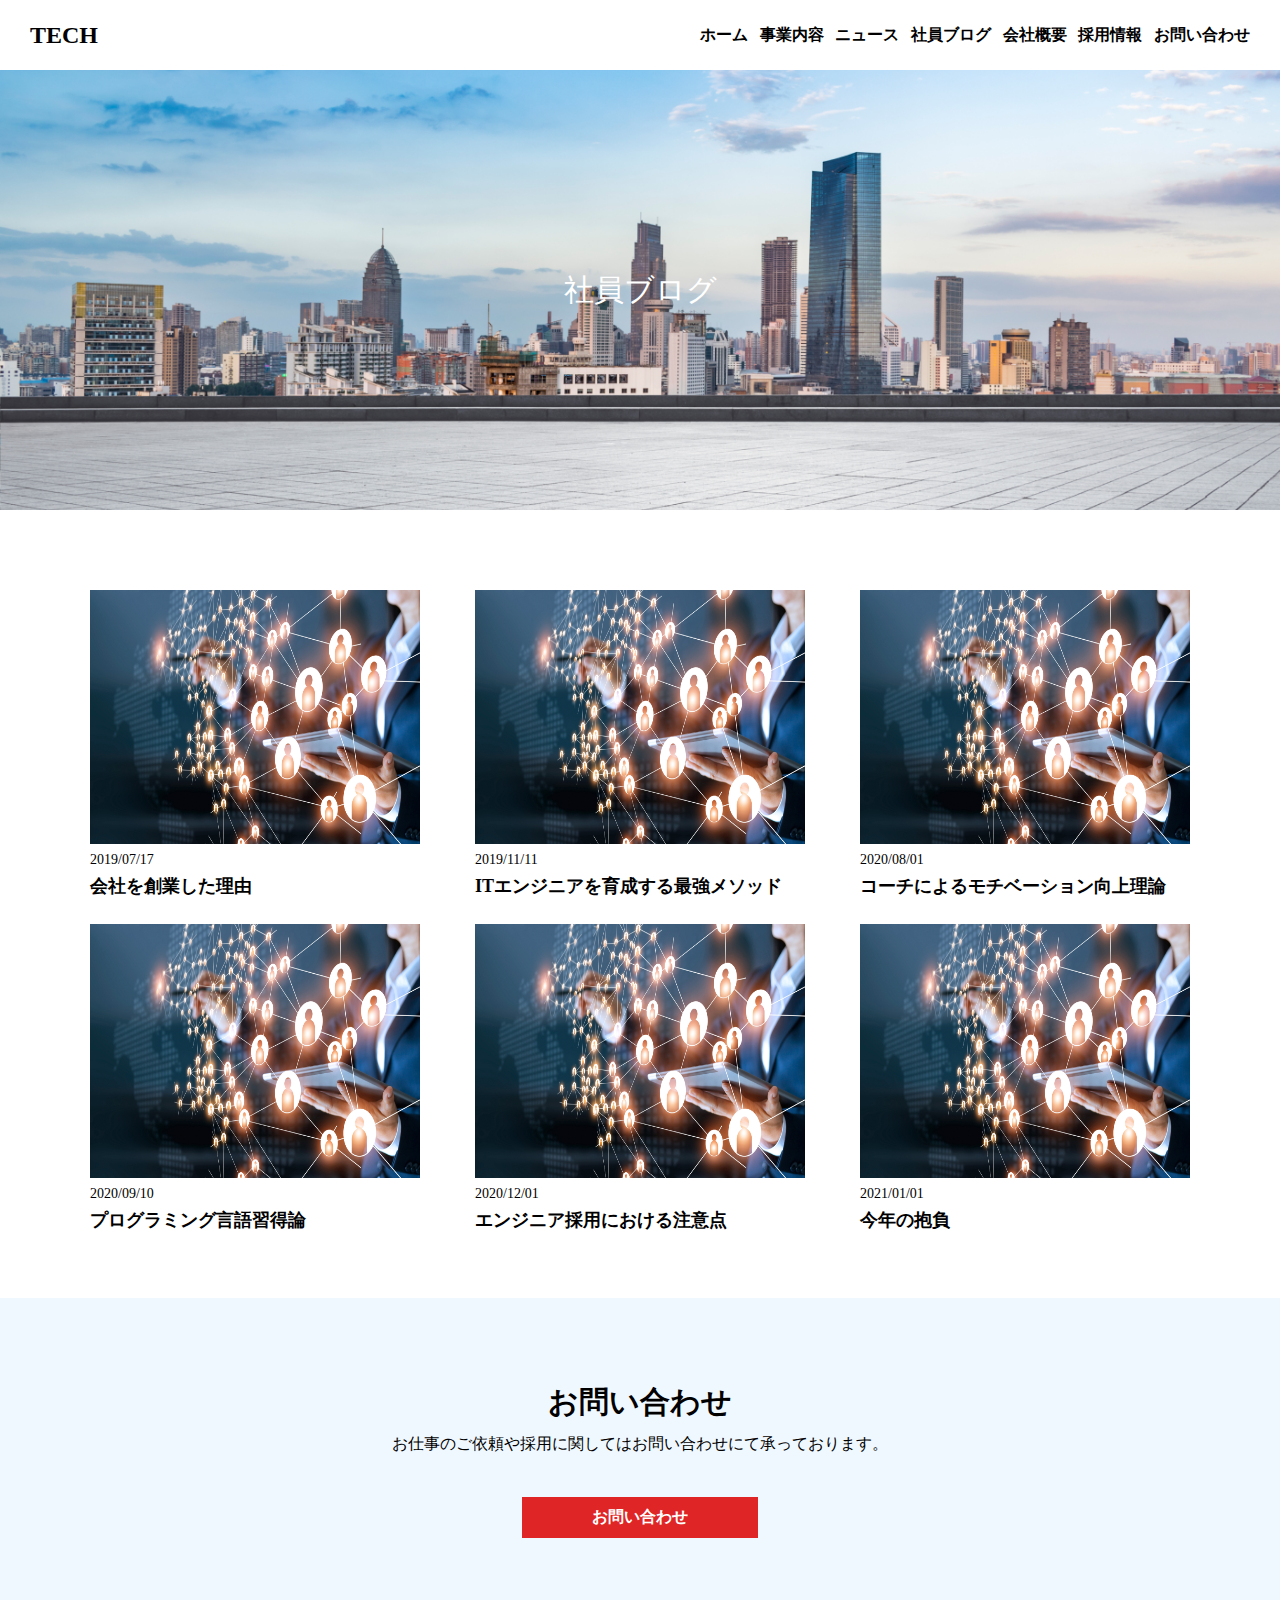
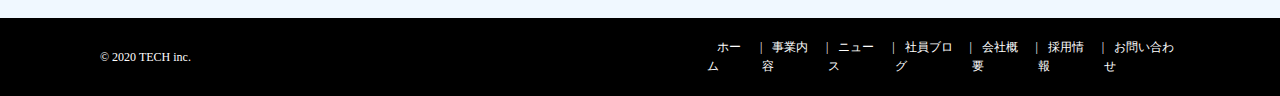
==== blog.html @ 48c60101 "first-commit" ====
<!DOCTYPE html>
<html lang="ja">
  <head>
    <meta charset="UTF-8" />
    <meta http-equiv="X-UA-Compatible" content="IE=edge" />
    <meta name="viewport" content="width=device-width, initial-scale=1.0" />
    <title>株式会社TECH</title>

    <link rel="stylesheet" href="css/reset.css" />
    <link rel="stylesheet" href="css/style.css" />
  </head>
  <body>
    <header>
      <a href="index.html" class="header-left">TECH</a>
      <ul class="nav-items">
        <li>
          <a href="index.html" class="nav-item">ホーム</a>
        </li>
        <li>
          <a href="service.html" class="nav-item">事業内容</a>
        </li>
        <li>
          <a href="news.html" class="nav-item">ニュース</a>
        </li>
        <li>
          <a href="blog.html" class="nav-item">社員ブログ</a>
        </li>
        <li>
          <a href="company.html" class="nav-item">会社概要</a>
        </li>
        <li>
          <a href="recruit.html" class="nav-item">採用情報</a>
        </li>
        <li>
          <a href="contact.html" class="nav-item">お問い合わせ</a>
        </li>
      </ul>
      <div id="hamburger">
        <span></span>
        <span></span>
        <span></span>
      </div>
    </header>
    <div class="sub-top">
      <h1>社員ブログ</h1>
    </div>
    <div class="sub-blog">
      <div class="blog-items sub-blog-items">
        <div class="blog-item sub-blog-item">
          <a href="#"
            ><img src="img/blog.png" alt="blog" width="100%" height="100%"
          /></a>
          <p>2019/07/17</p>
          <a href="#">会社を創業した理由</a>
        </div>
        <div class="blog-item sub-blog-item">
          <a href="#"
            ><img src="img/blog.png" alt="blog" width="100%" height="100%"
          /></a>
          <p>2019/11/11</p>
          <a href="#">ITエンジニアを育成する最強メソッド</a> 
        </div>
        <div class="blog-item sub-blog-item">
          <a href="#"
            ><img src="img/blog.png" alt="blog" width="100%" height="100%"
          /></a>
          <p>2020/08/01</p>
          <a href="#">コーチによるモチベーション向上理論</a>
        </div>
      </div>
      <div class="blog-items sub-blog-items">
        <div class="blog-item sub-blog-item">
          <a href="#"
            ><img src="img/blog.png" alt="blog" width="100%" height="100%"
          /></a>
          <p>2020/09/10</p>
          <a href="#">プログラミング言語習得論</a>
        </div>
        <div class="blog-item sub-blog-item">
          <a href="#"
            ><img src="img/blog.png" alt="blog" width="100%" height="100%"
          /></a>
          <p>2020/12/01</p>
          <a href="#">エンジニア採用における注意点</a>
        </div>
        <div class="blog-item sub-blog-item">
          <a href="#"
            ><img src="img/blog.png" alt="blog" width="100%" height="100%"
          /></a>
          <p>2021/01/01</p>
          <a href="#">今年の抱負</a>
        </div>
      </div>
    </div>

    <div class="contact">
      <h2 class="section-title">お問い合わせ</h2>
      <p>お仕事のご依頼や採用に関してはお問い合わせにて承っております。</p>
      <button><a href="contact.html">お問い合わせ</a></button>
    </div>
    <footer>
      <div class="copy-right">
        <p>© 2020 TECH inc.</p>
      </div>
      <div class="footer-nav">
        <ul class="nav-items">
          <li>
            <a href="index.html" class="nav-item">ホーム</a>
          </li>
          <li>
            <p class="nav-item nav-separate">|</p>
          </li>
          <li>
            <a href="service.html" class="nav-item">事業内容</a>
          </li>
          <li>
            <p class="nav-item nav-separate">|</p>
          </li>
          <li>
            <a href="news.html" class="nav-item">ニュース</a>
          </li>
          <li>
            <p class="nav-item nav-separate">|</p>
          </li>
          <li>
            <a href="blog.html" class="nav-item">社員ブログ</a>
          </li>
          <li>
            <p class="nav-item nav-separate">|</p>
          </li>
          <li>
            <a href="company.html" class="nav-item">会社概要</a>
          </li>
          <li>
            <p class="nav-item nav-separate">|</p>
          </li>
          <li>
            <a href="recruit.html" class="nav-item">採用情報</a>
          </li>

          <li>
            <p class="nav-item nav-separate">|</p>
          </li>
          <li>
            <a href="contact.html" class="nav-item">お問い合わせ</a>
          </li>
        </ul>
      </div>
    </footer>
  </body>
</html>
---- css/style.css ----
@charset "UTF-8";
/*共通*/
html {
  font-size: 62.5%;
}

a {
  text-decoration: none;
}

a:hover {
  opacity: 0.7;
}

.flex {
  display: -webkit-box;
  display: -ms-flexbox;
  display: flex;
}

.section-title {
  font-size: 3rem;
  padding-top: 80px;
  padding-bottom: 20px;
  font-weight: bold;
  text-align: center;
}

button {
  display: block;
  margin: 0 auto;
  padding: 0;
}

button a {
  background-color: #df2525;
  color: white;
  font-size: 1.6rem;
  font-weight: bold;
  display: block;
}

button a:hover {
  opacity: 1;
}

button:hover {
  opacity: 0.7;
}

/*----------------*/
/*-----header-----*/
/*---------------*/
header {
  z-index: 1;
  background-color: white;
  position: -webkit-sticky;
  position: sticky;
  top: 0;
  display: -webkit-box;
  display: -ms-flexbox;
  display: flex;
  -webkit-box-pack: justify;
      -ms-flex-pack: justify;
          justify-content: space-between;
  padding: 0 30px;
  height: 70px;
  width: 100%;
}

header .header-left {
  color: black;
  font-size: 2.4rem;
  font-weight: bold;
  margin: auto 0;
}

.nav-items {
  display: -webkit-box;
  display: -ms-flexbox;
  display: flex;
  -webkit-box-pack: justify;
      -ms-flex-pack: justify;
          justify-content: space-between;
  width: 50%;
  margin: auto 0 auto auto;
  padding: 0 0 0 50px;
  font-size: 1.6rem;
}

.nav-item {
  color: black;
  padding-left: 10px;
  font-weight: bold;
}

.top {
  z-index: 0;
  background-image: url("../img/mv.png");
  background-size: cover;
  background-position: center center;
  position: relative;
  color: white;
  width: 100%;
  height: 900px;
  text-align: center;
}

@media screen and (max-width: 768px) {
  .top {
    height: 500px;
  }
}

.top h1 {
  position: absolute;
  top: 50%;
  left: 50%;
  -webkit-transform: translate(-50%, -50%);
          transform: translate(-50%, -50%);
  /* 基準位置を左上から真ん中にする */
  font-size: 5rem;
  width: 90%;
}

.top p {
  position: absolute;
  top: 50%;
  left: 50%;
  -webkit-transform: translate(-50%, 250%);
          transform: translate(-50%, 250%);
  /* 基準位置を左上から真ん中にする */
  font-size: 1.8rem;
  width: 90%;
}

.about {
  background-color: black;
  color: white;
  padding: 80px;
}

.about h2 {
  font-size: 3rem;
  font-weight: bold;
}

.about p {
  font-size: 1.6rem;
  margin-top: 20px;
  line-height: 26px;
}

.service-items {
  display: -webkit-box;
  display: -ms-flexbox;
  display: flex;
  -webkit-box-pack: justify;
      -ms-flex-pack: justify;
          justify-content: space-between;
  -ms-flex-wrap: wrap;
      flex-wrap: wrap;
  margin: 0 80px;
}

@media screen and (max-width: 768px) {
  .service-items {
    display: block;
    margin: 0 7.5%;
  }
}

.service-items .service-item {
  width: 48%;
  margin-bottom: 100px;
}

@media screen and (max-width: 768px) {
  .service-items .service-item {
    width: 100%;
    margin: 0 auto 20px auto;
  }
}

.service-items .service-item p {
  padding: 0;
}

@media screen and (max-width: 768px) {
  .service-items .service-item p {
    padding: 0;
  }
}

.service-items .service-item p:nth-child(2) {
  font-size: 1.8rem;
  font-weight: bold;
}

.service-items .service-item p:nth-child(3) {
  font-size: 1.6rem;
}

.service {
  padding-bottom: 80px;
}

.service button {
  margin: 40px auto 0 auto;
}

.service button a {
  padding: 10px 50px;
}

.news {
  background-color: #1f1f1f;
  padding: 80px;
}

.news .news-top {
  display: -webkit-box;
  display: -ms-flexbox;
  display: flex;
  -webkit-box-pack: justify;
      -ms-flex-pack: justify;
          justify-content: space-between;
  margin-bottom: 20px;
}

.news .news-top .btn-news {
  font-size: 1.4rem;
  margin: auto 0 auto auto;
}

.news .news-top .btn-news a {
  padding: 7px;
}

.news h2 {
  color: white;
  font-size: 3rem;
  font-weight: bold;
}

.news .news-items {
  width: 100%;
  padding: 0;
}

.news .btn-topics {
  width: 100%;
  margin: 10px 0;
}

.news .btn-topics a {
  color: black;
  font-weight: normal;
  display: block;
  background-color: white;
  text-align: left;
  padding: 20px 5px;
  margin: auto auto auto 0;
}

@media screen and (max-width: 768px) {
  .news .btn-topics a {
    font-size: 1.4rem;
    padding: 10px;
  }
}

.news .btn-topics a .news-topics {
  font-weight: bold;
}

.blog-items {
  display: -webkit-box;
  display: -ms-flexbox;
  display: flex;
  -webkit-box-pack: justify;
      -ms-flex-pack: justify;
          justify-content: space-between;
  margin: 0 80px;
}

@media screen and (max-width: 768px) {
  .blog-items {
    display: block;
    margin: 0 7.5%;
  }
}

.blog-items .blog-item {
  width: 30%;
}

@media screen and (max-width: 768px) {
  .blog-items .blog-item {
    width: 100%;
  }
}

.blog-items .blog-item p:nth-child(2) {
  font-size: 1.4rem;
}

.blog-items .blog-item a:nth-child(3) {
  font-size: 1.8rem;
  color: black;
  font-weight: bold;
}

.blog button {
  margin: 80px auto;
}

@media screen and (max-width: 768px) {
  .blog button {
    margin: 40px auto 80px auto;
  }
}

.blog button a {
  padding: 10px 50px;
}

.info {
  display: -webkit-box;
  display: -ms-flexbox;
  display: flex;
  margin-bottom: 80px;
}

.info button {
  width: 50%;
}

.info button a {
  font-size: 2.4rem;
  padding: 120px 0;
}

.info .info-recruit {
  background-color: black;
}

.contact {
  background-color: aliceblue;
  text-align: center;
  padding: 80px 0;
}

.contact .section-title {
  padding: 0;
}

.contact p {
  font-size: 1.6rem;
  padding: 5px 0 40px 0;
}

.contact button a {
  padding: 10px 70px;
}

footer {
  background-color: black;
  color: white;
  display: -webkit-box;
  display: -ms-flexbox;
  display: flex;
  -webkit-box-pack: justify;
      -ms-flex-pack: justify;
          justify-content: space-between;
  width: 100%;
  padding: 20px 100px;
}

@media screen and (max-width: 768px) {
  footer {
    padding: 20px 170px;
    height: 240px;
    -webkit-box-align: center;
        -ms-flex-align: center;
            align-items: center;
  }
}

@media screen and (max-width: 540px) {
  footer {
    display: block;
    padding: 20px 0px;
  }
}

footer .copy-right {
  font-size: 1.2rem;
  margin: auto auto auto 0;
  width: 60%;
}

@media screen and (max-width: 540px) {
  footer .copy-right {
    width: 100%;
    text-align: center;
  }
}

footer .nav-items {
  display: -webkit-box;
  display: -ms-flexbox;
  display: flex;
  -webkit-box-pack: justify;
      -ms-flex-pack: justify;
          justify-content: space-between;
  width: 100%;
  margin: auto 0 auto auto;
  padding: 0;
  font-size: 1.2rem;
}

@media screen and (max-width: 768px) {
  footer .nav-items {
    display: block;
    text-align: center;
    vertical-align: middle;
  }
}

footer .nav-item {
  color: white;
  padding: 0 0 0 10px;
  font-weight: normal;
}

@media screen and (max-width: 768px) {
  footer .nav-item {
    display: block;
    padding: 4px 0 4px 0;
  }
}

@media screen and (max-width: 768px) {
  footer .nav-separate {
    display: none;
  }
}

@media screen and (max-width: 768px) {
  #hamburger {
    width: 40px;
    height: 40px;
    position: absolute;
    cursor: pointer;
    z-index: 100;
    top: 15px;
    right: 20px;
    -webkit-transition: 0.4s;
    transition: 0.4s;
  }
  #hamburger span {
    position: absolute;
    left: 2px;
    display: block;
    width: 35px;
    height: 4px;
    background-color: black;
    -webkit-transition: 0.8s;
    transition: 0.8s;
  }
  #hamburger span:nth-of-type(1) {
    top: 7px;
    /* ハンバーガーメニューの1本目の棒 */
  }
  #hamburger span:nth-of-type(2) {
    top: 20px;
    /* ハンバーガーメニューの2本目の棒 */
  }
  #hamburger span:nth-of-type(3) {
    top: 33px;
    /* ハンバーガーメニューの3本目の棒 */
  }
  .nav-items {
    display: none;
    /* デスクトップのナビを消す */
  }
}

.sub-top {
  z-index: 0;
  background-image: url("../img/mv.png");
  background-size: cover;
  background-position: center center;
  position: relative;
  color: white;
  width: 100%;
  height: 440px;
  text-align: center;
}

@media screen and (max-width: 768px) {
  .sub-top {
    height: 300px;
  }
}

.sub-top h1 {
  position: absolute;
  top: 50%;
  left: 50%;
  -webkit-transform: translate(-50%, -50%);
          transform: translate(-50%, -50%);
  /* 基準位置を左上から真ん中にする */
  font-size: 3rem;
  width: 90%;
}

.sub-service {
  margin: 80px 40px;
}

@media screen and (max-width: 768px) {
  .sub-service {
    margin: 80px 10px;
  }
}

.sub-service .sub-service-items {
  border-bottom: 1px black solid;
}

.sub-service .sub-service-items .sub-service-item {
  display: -webkit-box;
  display: -ms-flexbox;
  display: flex;
  padding: 20px 0;
  border-top: 1px black solid;
  border-collapse: collapse;
}

@media screen and (max-width: 768px) {
  .sub-service .sub-service-items .sub-service-item {
    display: block;
    margin: 0 7.5%;
  }
}

.sub-service .sub-service-items .sub-service-item img {
  width: 30%;
  height: 30%;
}

@media screen and (max-width: 768px) {
  .sub-service .sub-service-items .sub-service-item img {
    width: 100%;
    height: 100%;
  }
}

.sub-service .sub-service-items .sub-service-item h2 {
  font-size: 2.4rem;
  font-weight: bold;
  padding-left: 20px;
}

@media screen and (max-width: 768px) {
  .sub-service .sub-service-items .sub-service-item h2 {
    padding-left: 0px;
  }
}

.sub-service .sub-service-items .sub-service-item p {
  font-size: 1.6rem;
  padding-left: 20px;
}

@media screen and (max-width: 768px) {
  .sub-service .sub-service-items .sub-service-item p {
    padding-left: 0px;
  }
}

.sub-news {
  margin: 80px;
}

@media screen and (max-width: 768px) {
  .sub-news {
    margin: 80px 20px;
  }
}

.sub-news .sub-news-item {
  font-size: 1.6rem;
  padding: 20px;
  margin: 10px 0;
  border: 1px black solid;
  border-collapse: collapse;
}

@media screen and (max-width: 768px) {
  .sub-news .sub-news-item {
    padding: 15px;
  }
}

.sub-news .sub-news-item .sub-news-topics {
  font-weight: bold;
}

.sub-blog {
  margin: 80px 10px 120px 10px;
}

@media screen and (max-width: 768px) {
  .sub-blog {
    margin: 80px 10px 60px 10px;
  }
}

.sub-blog .sub-blog-items {
  margin-bottom: 80px;
}

@media screen and (max-width: 768px) {
  .sub-blog .sub-blog-items {
    margin-bottom: 0px;
  }
}

@media screen and (max-width: 768px) {
  .sub-blog .sub-blog-items .sub-blog-item {
    margin-bottom: 20px;
  }
}

.company table {
  width: 80%;
  margin: 80px auto;
  border-collapse: collapse;
}

.company th {
  padding: 20px 0;
  width: 20%;
  font-size: 1.6rem;
  font-weight: bold;
  color: #000;
  border-top: 1px solid black;
  border-bottom: 1px solid black;
}

.company td {
  padding: 20px 0 20px 50px;
  font-size: 1.6rem;
  border-top: 1px solid #aa7e7e;
  border-bottom: 1px solid black;
}

.recruit {
  margin: 80px;
}

.recruit h2 {
  font-size: 2.6rem;
  font-weight: bold;
  border-bottom: 1px solid black;
  margin-bottom: 20px;
}

.recruit p {
  font-size: 1.6rem;
}

.recruit table {
  width: 100%;
  margin: 20px auto;
  border-collapse: collapse;
}

.recruit th {
  padding: 10px 0;
  width: 20%;
  font-size: 1.6rem;
  font-weight: bold;
  color: #000;
  background-color: aliceblue;
  border-top: 1px solid black;
  border-bottom: 1px solid black;
  border-left: 1px solid black;
}

.recruit td {
  padding: 10px 0 10px 10px;
  font-size: 1.6rem;
  border-top: 1px solid black;
  border-bottom: 1px solid black;
  border-right: 1px solid black;
  border-left: 1px solid black;
}

form {
  margin: 80px 80px;
}

form .input-items {
  width: 100%;
}

form .input-items .input-item {
  display: block;
  text-align: left;
  width: 100%;
  margin: 10px 0px 20px 0px;
}

form .input-items .input-item label {
  font-size: 1.6rem;
  font-weight: bold;
}

form .input-items .input-item label span {
  color: #d30000;
}

form .input-items .input-item input[type="text"],
form .input-items .input-item input[type="email"] {
  display: block;
  width: 100%;
  border: 1px #c7c7c7 solid;
  padding: 5px 0;
}

form .input-items .input-item input[type="submit"] {
  display: inline-block;
  color: white;
  background-color: #000;
  font-size: 1.4rem;
  font-weight: bold;
  width: 250px;
  height: 40px;
  margin: 0 auto;
  text-align: center;
}

form .input-items .input-item-center {
  text-align: center;
  margin-top: 20px;
}

form .input-items .input-content {
  height: 140px;
}
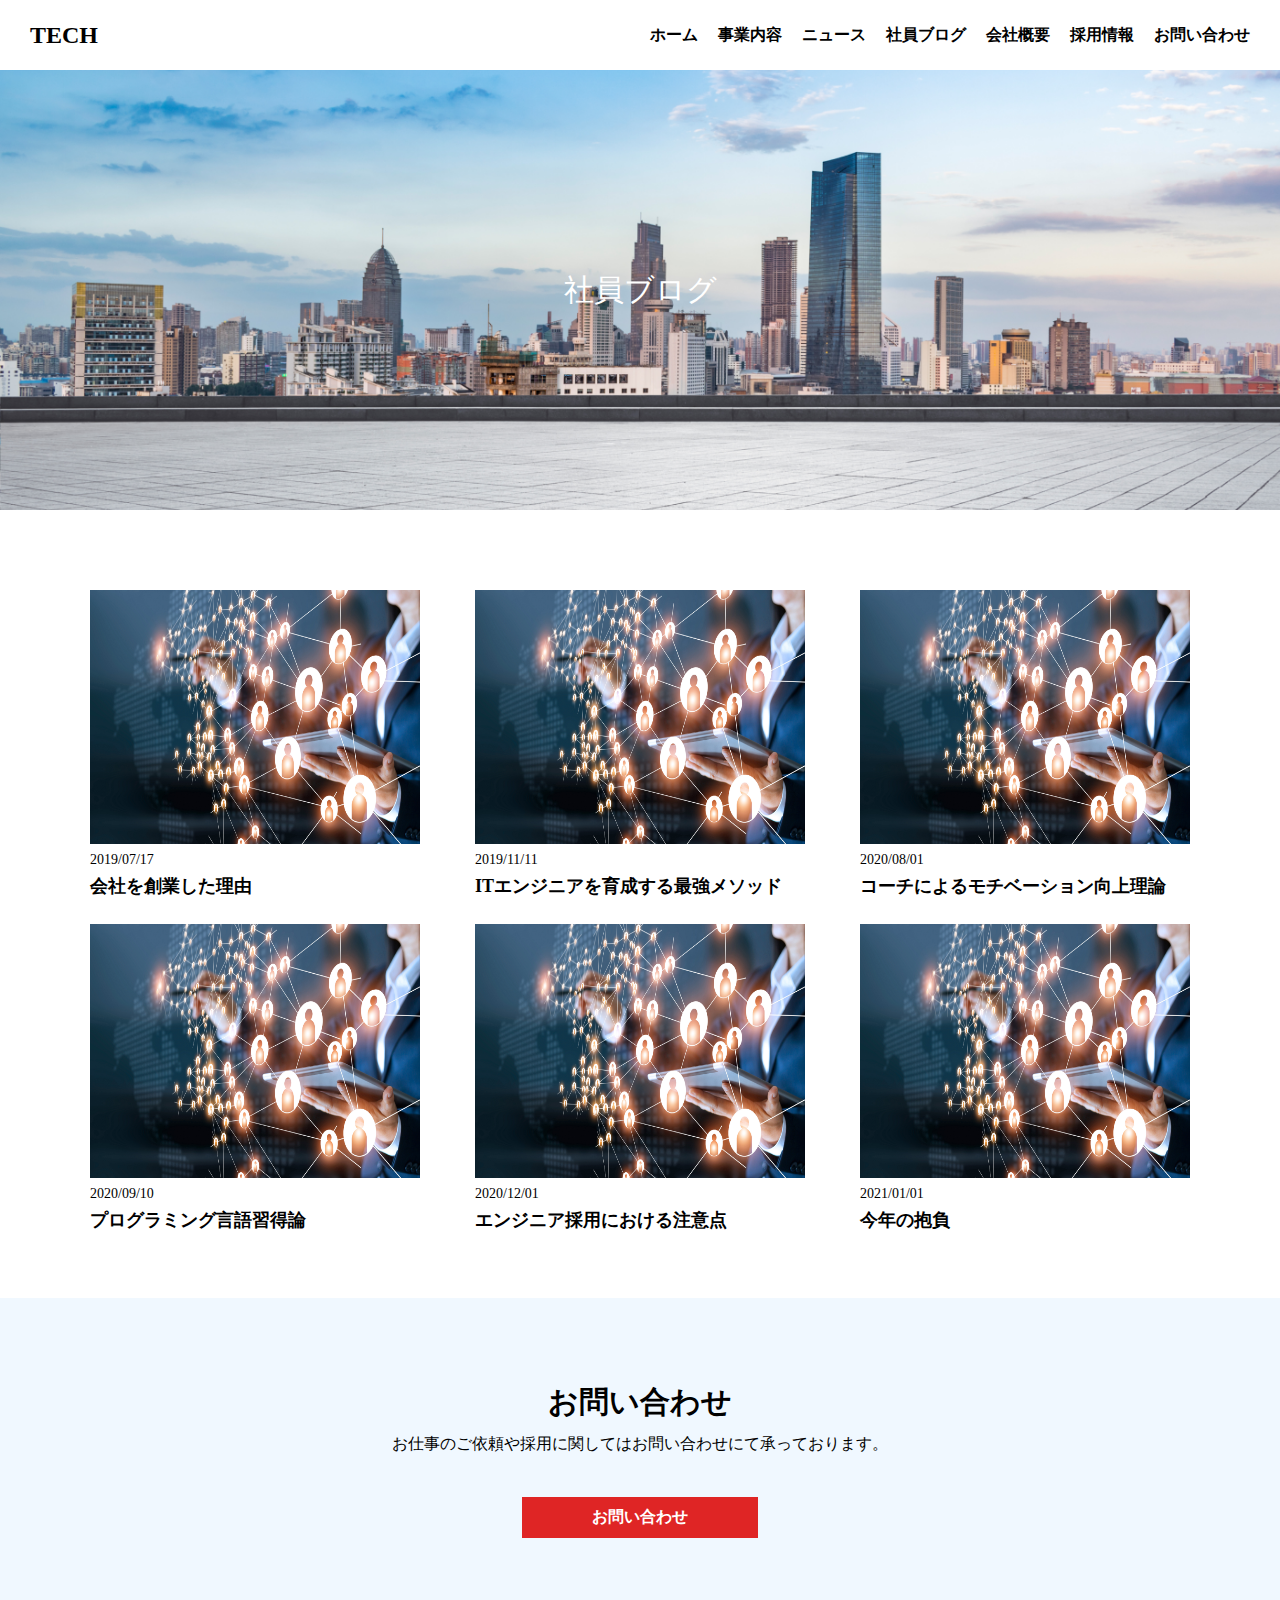
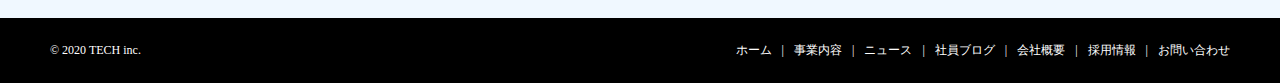
==== commit 19dd3d9a: "second-commit" ====
--- a/blog.html
+++ b/blog.html
@@ -10,36 +10,40 @@
     <link rel="stylesheet" href="css/style.css" />
   </head>
   <body>
-    <header>
+    <header class="header">
       <a href="index.html" class="header-left">TECH</a>
-      <ul class="nav-items">
-        <li>
-          <a href="index.html" class="nav-item">ホーム</a>
-        </li>
-        <li>
-          <a href="service.html" class="nav-item">事業内容</a>
-        </li>
-        <li>
-          <a href="news.html" class="nav-item">ニュース</a>
-        </li>
-        <li>
-          <a href="blog.html" class="nav-item">社員ブログ</a>
-        </li>
-        <li>
-          <a href="company.html" class="nav-item">会社概要</a>
-        </li>
-        <li>
-          <a href="recruit.html" class="nav-item">採用情報</a>
-        </li>
-        <li>
-          <a href="contact.html" class="nav-item">お問い合わせ</a>
-        </li>
-      </ul>
-      <div id="hamburger">
-        <span></span>
-        <span></span>
-        <span></span>
+      <nav class="nav">
+        <ul class="nav-items">
+          <li>
+            <a href="index.html" class="nav-item">ホーム</a>
+          </li>
+          <li>
+            <a href="service.html" class="nav-item">事業内容</a>
+          </li>
+          <li>
+            <a href="news.html" class="nav-item">ニュース</a>
+          </li>
+          <li>
+            <a href="blog.html" class="nav-item">社員ブログ</a>
+          </li>
+          <li>
+            <a href="company.html" class="nav-item">会社概要</a>
+          </li>
+          <li>
+            <a href="recruit.html" class="nav-item">採用情報</a>
+          </li>
+          <li>
+            <a href="contact.html" class="nav-item">お問い合わせ</a>
+          </li>
+        </ul>
+      </nav>
+
+      <div class="hamburger" id="js-hamburger">
+        <span class="hamburger_line hamburger_line-1"></span>
+        <span class="hamburger_line hamburger_line-2"></span>
+        <span class="hamburger_line hamburger_line-3"></span>
       </div>
+      <div class="white-bg" id="js-white-bg"></div>
     </header>
     <div class="sub-top">
       <h1>社員ブログ</h1>
@@ -58,7 +62,7 @@
             ><img src="img/blog.png" alt="blog" width="100%" height="100%"
           /></a>
           <p>2019/11/11</p>
-          <a href="#">ITエンジニアを育成する最強メソッド</a> 
+          <a href="#">ITエンジニアを育成する最強メソッド</a>
         </div>
         <div class="blog-item sub-blog-item">
           <a href="#"
@@ -147,5 +151,6 @@
         </ul>
       </div>
     </footer>
+    <script type="text/javascript" src="script.js"></script>
   </body>
 </html>
--- a/css/style.css
+++ b/css/style.css
@@ -12,12 +12,6 @@
   opacity: 0.7;
 }
 
-.flex {
-  display: -webkit-box;
-  display: -ms-flexbox;
-  display: flex;
-}
-
 .section-title {
   font-size: 3rem;
   padding-top: 80px;
@@ -51,7 +45,7 @@
 /*----------------*/
 /*-----header-----*/
 /*---------------*/
-header {
+.header {
   z-index: 1;
   background-color: white;
   position: -webkit-sticky;
@@ -63,16 +57,23 @@
   -webkit-box-pack: justify;
       -ms-flex-pack: justify;
           justify-content: space-between;
+  -webkit-box-align: center;
+      -ms-flex-align: center;
+          align-items: center;
   padding: 0 30px;
   height: 70px;
   width: 100%;
 }
 
-header .header-left {
+.header .header-left {
   color: black;
   font-size: 2.4rem;
   font-weight: bold;
   margin: auto 0;
+}
+
+.nav {
+  width: 100%;
 }
 
 .nav-items {
@@ -82,7 +83,7 @@
   -webkit-box-pack: justify;
       -ms-flex-pack: justify;
           justify-content: space-between;
-  width: 50%;
+  width: 660px;
   margin: auto 0 auto auto;
   padding: 0 0 0 50px;
   font-size: 1.6rem;
@@ -218,6 +219,12 @@
   padding: 80px;
 }
 
+@media screen and (max-width: 540px) {
+  .news {
+    padding: 80px 20px;
+  }
+}
+
 .news .news-top {
   display: -webkit-box;
   display: -ms-flexbox;
@@ -377,6 +384,12 @@
   padding: 20px 100px;
 }
 
+@media screen and (min-width: 769px) {
+  footer {
+    padding: 20px 50px;
+  }
+}
+
 @media screen and (max-width: 768px) {
   footer {
     padding: 20px 170px;
@@ -397,7 +410,7 @@
 footer .copy-right {
   font-size: 1.2rem;
   margin: auto auto auto 0;
-  width: 60%;
+  width: 120px;
 }
 
 @media screen and (max-width: 540px) {
@@ -432,12 +445,13 @@
   color: white;
   padding: 0 0 0 10px;
   font-weight: normal;
+  line-height: 2.5rem;
 }
 
 @media screen and (max-width: 768px) {
   footer .nav-item {
     display: block;
-    padding: 4px 0 4px 0;
+    padding: 0 0 0 0;
   }
 }
 
@@ -448,42 +462,111 @@
 }
 
 @media screen and (max-width: 768px) {
-  #hamburger {
+  .header {
+    left: 0;
+  }
+  .nav {
+    position: fixed;
+    left: -800px;
+    /* これで隠れる */
+    top: 0;
+    width: 100%;
+    /* スマホに収まるくらい */
+    height: 100%;
+    padding-top: 120px;
+    background-color: #fff;
+    -webkit-transition: all 0.6s;
+    transition: all 0.6s;
+    z-index: 200;
+    overflow-y: auto;
+    /* メニューが多くなったらスクロールできるように */
+  }
+  .nav-items {
+    display: block;
+    font-size: 1.8rem;
+    text-align: center;
+    line-height: 80px;
+    width: 100%;
+    margin: 0;
+    padding: 0;
+    list-style: none;
+    text-align: center;
+  }
+  .nav-items a {
+    display: block;
+    text-decoration: none;
+  }
+  .nav-items a:hover {
+    background-color: #eee;
+  }
+  .nav-item {
+    color: blue;
+    font-weight: normal;
+  }
+  .hamburger {
+    position: absolute;
+    right: 30px;
+    top: 0;
     width: 40px;
+    /* クリックしやすいようにちゃんと幅を指定する */
     height: 40px;
+    /* クリックしやすいようにちゃんと高さを指定する */
+    cursor: pointer;
+    z-index: 300;
+  }
+  .hamburger_line {
     position: absolute;
+    left: 11px;
+    width: 38px;
+    height: 4px;
+    background-color: #111;
+    -webkit-transition: all 0.6s;
+    transition: all 0.6s;
+  }
+  .hamburger_line-1 {
+    top: 20px;
+  }
+  .hamburger_line-2 {
+    top: 35px;
+  }
+  .hamburger_line-3 {
+    top: 50px;
+  }
+  .white-bg {
+    position: fixed;
+    left: 0;
+    top: 0;
+    width: 100%;
+    height: 100%;
+    z-index: 100;
+    background-color: white;
+    opacity: 0;
+    visibility: hidden;
+    -webkit-transition: all 0.6s;
+    transition: all 0.6s;
     cursor: pointer;
-    z-index: 100;
-    top: 15px;
-    right: 20px;
-    -webkit-transition: 0.4s;
-    transition: 0.4s;
-  }
-  #hamburger span {
-    position: absolute;
-    left: 2px;
-    display: block;
-    width: 35px;
-    height: 4px;
-    background-color: black;
-    -webkit-transition: 0.8s;
-    transition: 0.8s;
-  }
-  #hamburger span:nth-of-type(1) {
-    top: 7px;
-    /* ハンバーガーメニューの1本目の棒 */
-  }
-  #hamburger span:nth-of-type(2) {
-    top: 20px;
-    /* ハンバーガーメニューの2本目の棒 */
-  }
-  #hamburger span:nth-of-type(3) {
-    top: 33px;
-    /* ハンバーガーメニューの3本目の棒 */
-  }
-  .nav-items {
-    display: none;
-    /* デスクトップのナビを消す */
+  }
+  /* 表示された時用のCSS */
+  .nav-open .nav {
+    left: 0;
+  }
+  .nav-open .white-bg {
+    opacity: 0.8;
+    visibility: visible;
+  }
+  .nav-open .hamburger_line-1 {
+    -webkit-transform: rotate(45deg);
+            transform: rotate(45deg);
+    top: 35px;
+  }
+  .nav-open .hamburger_line-2 {
+    width: 0;
+    left: 50%;
+  }
+  .nav-open .hamburger_line-3 {
+    -webkit-transform: rotate(-45deg);
+            transform: rotate(-45deg);
+    top: 35px;
   }
 }
 
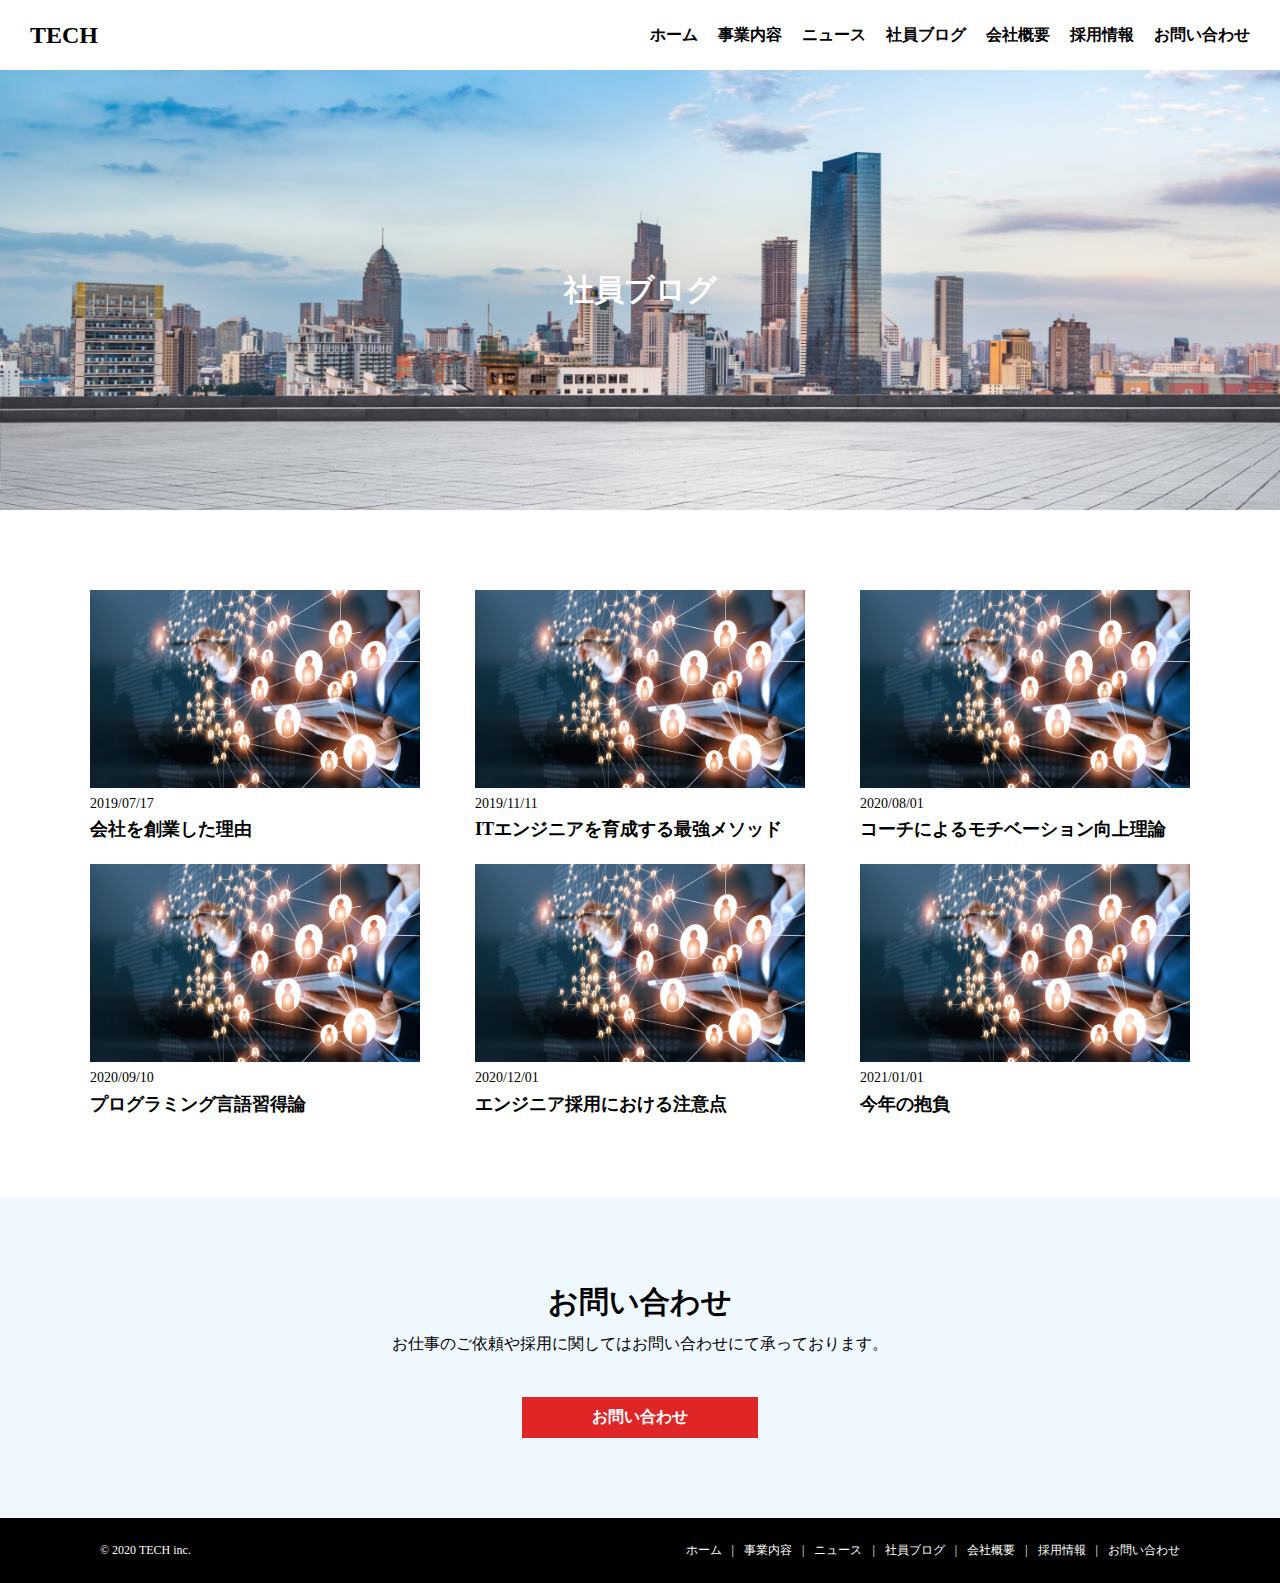
==== commit 02e9d6a5: "third-commit" ====
--- a/blog.html
+++ b/blog.html
@@ -52,21 +52,21 @@
       <div class="blog-items sub-blog-items">
         <div class="blog-item sub-blog-item">
           <a href="#"
-            ><img src="img/blog.png" alt="blog" width="100%" height="100%"
+            ><img src="img/blog.png" alt="blog" width="100%" height="auto"
           /></a>
           <p>2019/07/17</p>
           <a href="#">会社を創業した理由</a>
         </div>
         <div class="blog-item sub-blog-item">
           <a href="#"
-            ><img src="img/blog.png" alt="blog" width="100%" height="100%"
+            ><img src="img/blog.png" alt="blog" width="100%" height="auto"
           /></a>
           <p>2019/11/11</p>
           <a href="#">ITエンジニアを育成する最強メソッド</a>
         </div>
         <div class="blog-item sub-blog-item">
           <a href="#"
-            ><img src="img/blog.png" alt="blog" width="100%" height="100%"
+            ><img src="img/blog.png" alt="blog" width="100%" height="auto"
           /></a>
           <p>2020/08/01</p>
           <a href="#">コーチによるモチベーション向上理論</a>
@@ -75,21 +75,21 @@
       <div class="blog-items sub-blog-items">
         <div class="blog-item sub-blog-item">
           <a href="#"
-            ><img src="img/blog.png" alt="blog" width="100%" height="100%"
+            ><img src="img/blog.png" alt="blog" width="100%" height="auto"
           /></a>
           <p>2020/09/10</p>
           <a href="#">プログラミング言語習得論</a>
         </div>
         <div class="blog-item sub-blog-item">
           <a href="#"
-            ><img src="img/blog.png" alt="blog" width="100%" height="100%"
+            ><img src="img/blog.png" alt="blog" width="100%" height="auto"
           /></a>
           <p>2020/12/01</p>
           <a href="#">エンジニア採用における注意点</a>
         </div>
         <div class="blog-item sub-blog-item">
           <a href="#"
-            ><img src="img/blog.png" alt="blog" width="100%" height="100%"
+            ><img src="img/blog.png" alt="blog" width="100%" height="auto"
           /></a>
           <p>2021/01/01</p>
           <a href="#">今年の抱負</a>
--- a/css/style.css
+++ b/css/style.css
@@ -122,6 +122,7 @@
   /* 基準位置を左上から真ん中にする */
   font-size: 5rem;
   width: 90%;
+  font-weight: bold;
 }
 
 .top p {
@@ -133,12 +134,13 @@
   /* 基準位置を左上から真ん中にする */
   font-size: 1.8rem;
   width: 90%;
+  font-weight: bold;
 }
 
 .about {
   background-color: black;
   color: white;
-  padding: 80px;
+  padding: 80px 40px;
 }
 
 .about h2 {
@@ -173,7 +175,7 @@
 
 .service-items .service-item {
   width: 48%;
-  margin-bottom: 100px;
+  margin: 0 auto 20px auto;
 }
 
 @media screen and (max-width: 768px) {
@@ -207,7 +209,7 @@
 }
 
 .service button {
-  margin: 40px auto 0 auto;
+  margin: 20px auto 0 auto;
 }
 
 .service button a {
@@ -319,7 +321,7 @@
 }
 
 .blog button {
-  margin: 80px auto;
+  margin: 40px auto 80px auto;
 }
 
 @media screen and (max-width: 768px) {
@@ -384,7 +386,7 @@
   padding: 20px 100px;
 }
 
-@media screen and (min-width: 769px) {
+@media screen and (max-width: 999px) {
   footer {
     padding: 20px 50px;
   }
@@ -597,6 +599,7 @@
   /* 基準位置を左上から真ん中にする */
   font-size: 3rem;
   width: 90%;
+  font-weight: bold;
 }
 
 .sub-service {
@@ -693,17 +696,11 @@
 }
 
 .sub-blog {
-  margin: 80px 10px 120px 10px;
-}
-
-@media screen and (max-width: 768px) {
-  .sub-blog {
-    margin: 80px 10px 60px 10px;
-  }
+  margin: 80px 10px 80px 10px;
 }
 
 .sub-blog .sub-blog-items {
-  margin-bottom: 80px;
+  margin-bottom: 20px;
 }
 
 @media screen and (max-width: 768px) {
@@ -737,12 +734,30 @@
 .company td {
   padding: 20px 0 20px 50px;
   font-size: 1.6rem;
-  border-top: 1px solid #aa7e7e;
+  border-top: 1px solid black;
   border-bottom: 1px solid black;
 }
 
 .recruit {
-  margin: 80px;
+  margin: 80px 300px;
+}
+
+@media screen and (max-width: 999px) {
+  .recruit {
+    margin: 80px 200px;
+  }
+}
+
+@media screen and (max-width: 768px) {
+  .recruit {
+    margin: 80px 100px;
+  }
+}
+
+@media screen and (max-width: 540px) {
+  .recruit {
+    margin: 80px 10px;
+  }
 }
 
 .recruit h2 {
@@ -784,7 +799,25 @@
 }
 
 form {
-  margin: 80px 80px;
+  margin: 80px 300px;
+}
+
+@media screen and (max-width: 999px) {
+  form {
+    margin: 80px 200px;
+  }
+}
+
+@media screen and (max-width: 768px) {
+  form {
+    margin: 80px 100px;
+  }
+}
+
+@media screen and (max-width: 540px) {
+  form {
+    margin: 80px 10px;
+  }
 }
 
 form .input-items {
@@ -825,6 +858,7 @@
   height: 40px;
   margin: 0 auto;
   text-align: center;
+  border: 0;
 }
 
 form .input-items .input-item-center {
